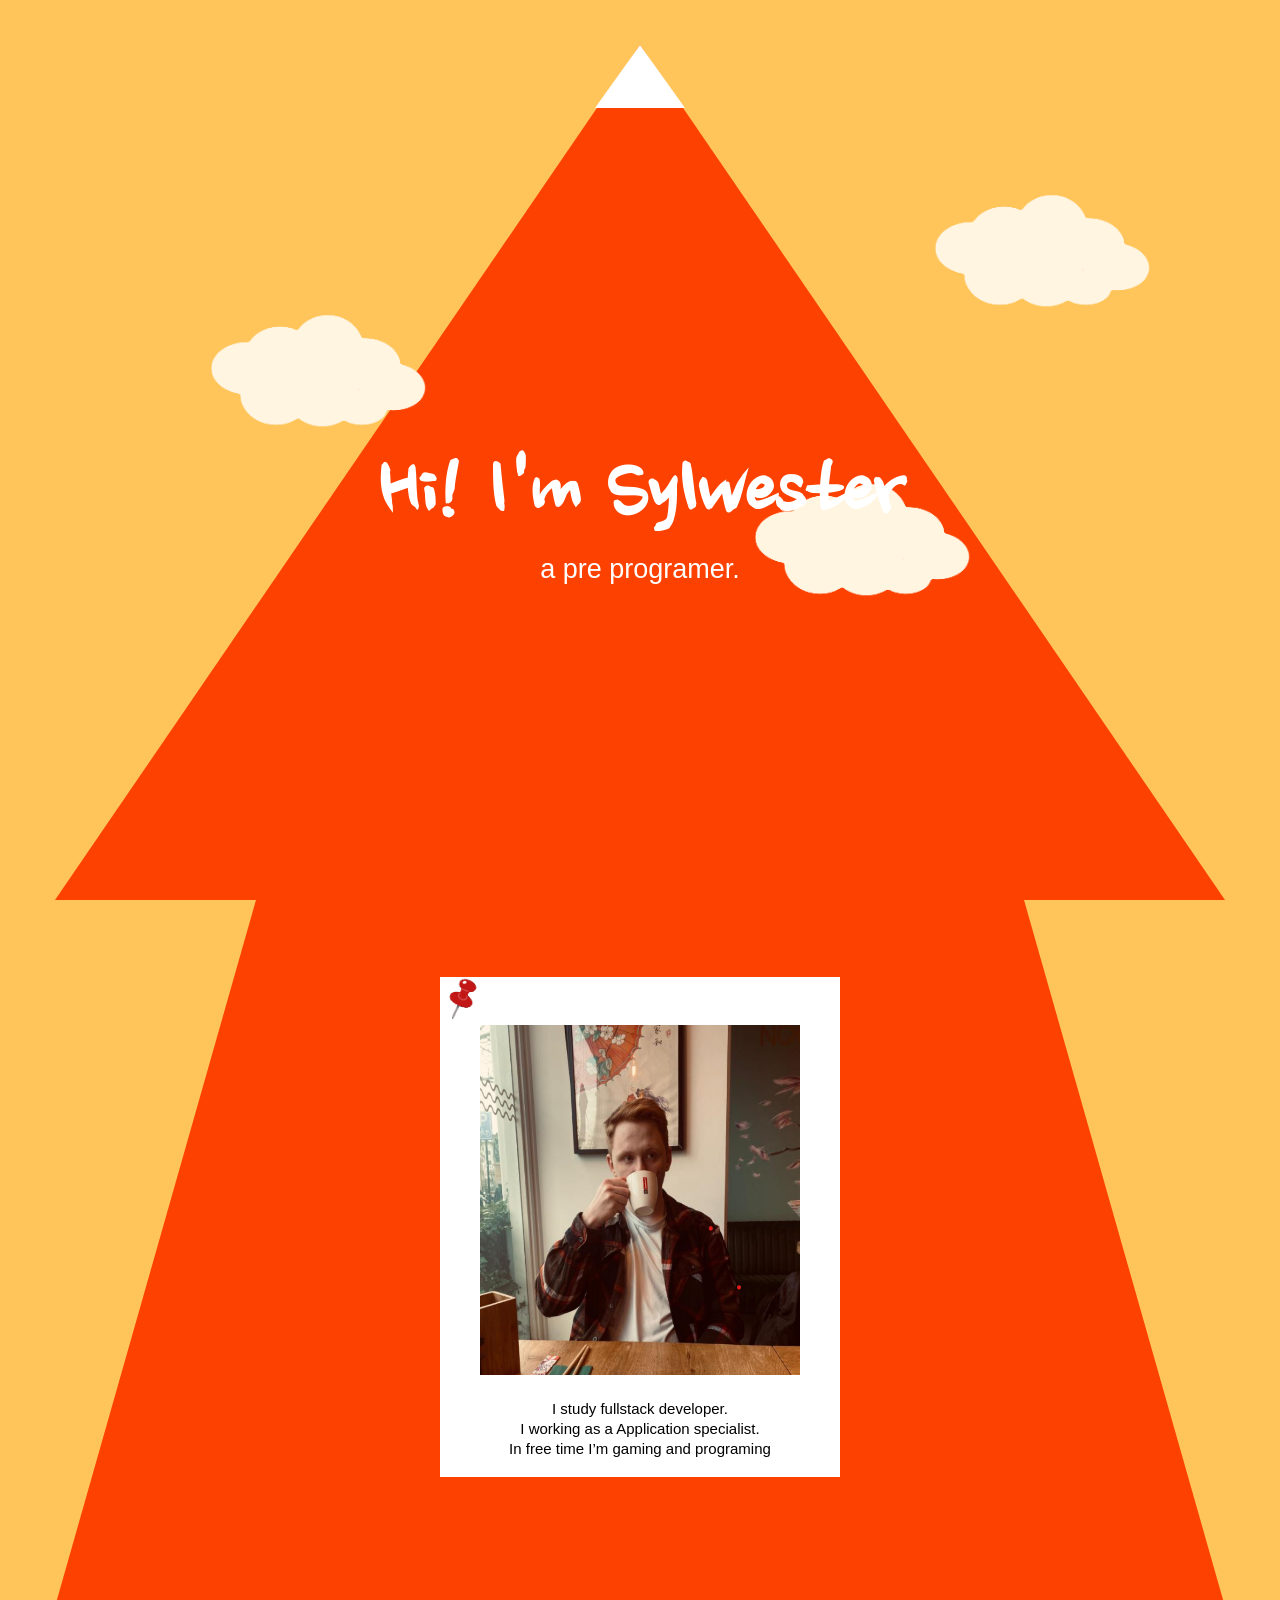
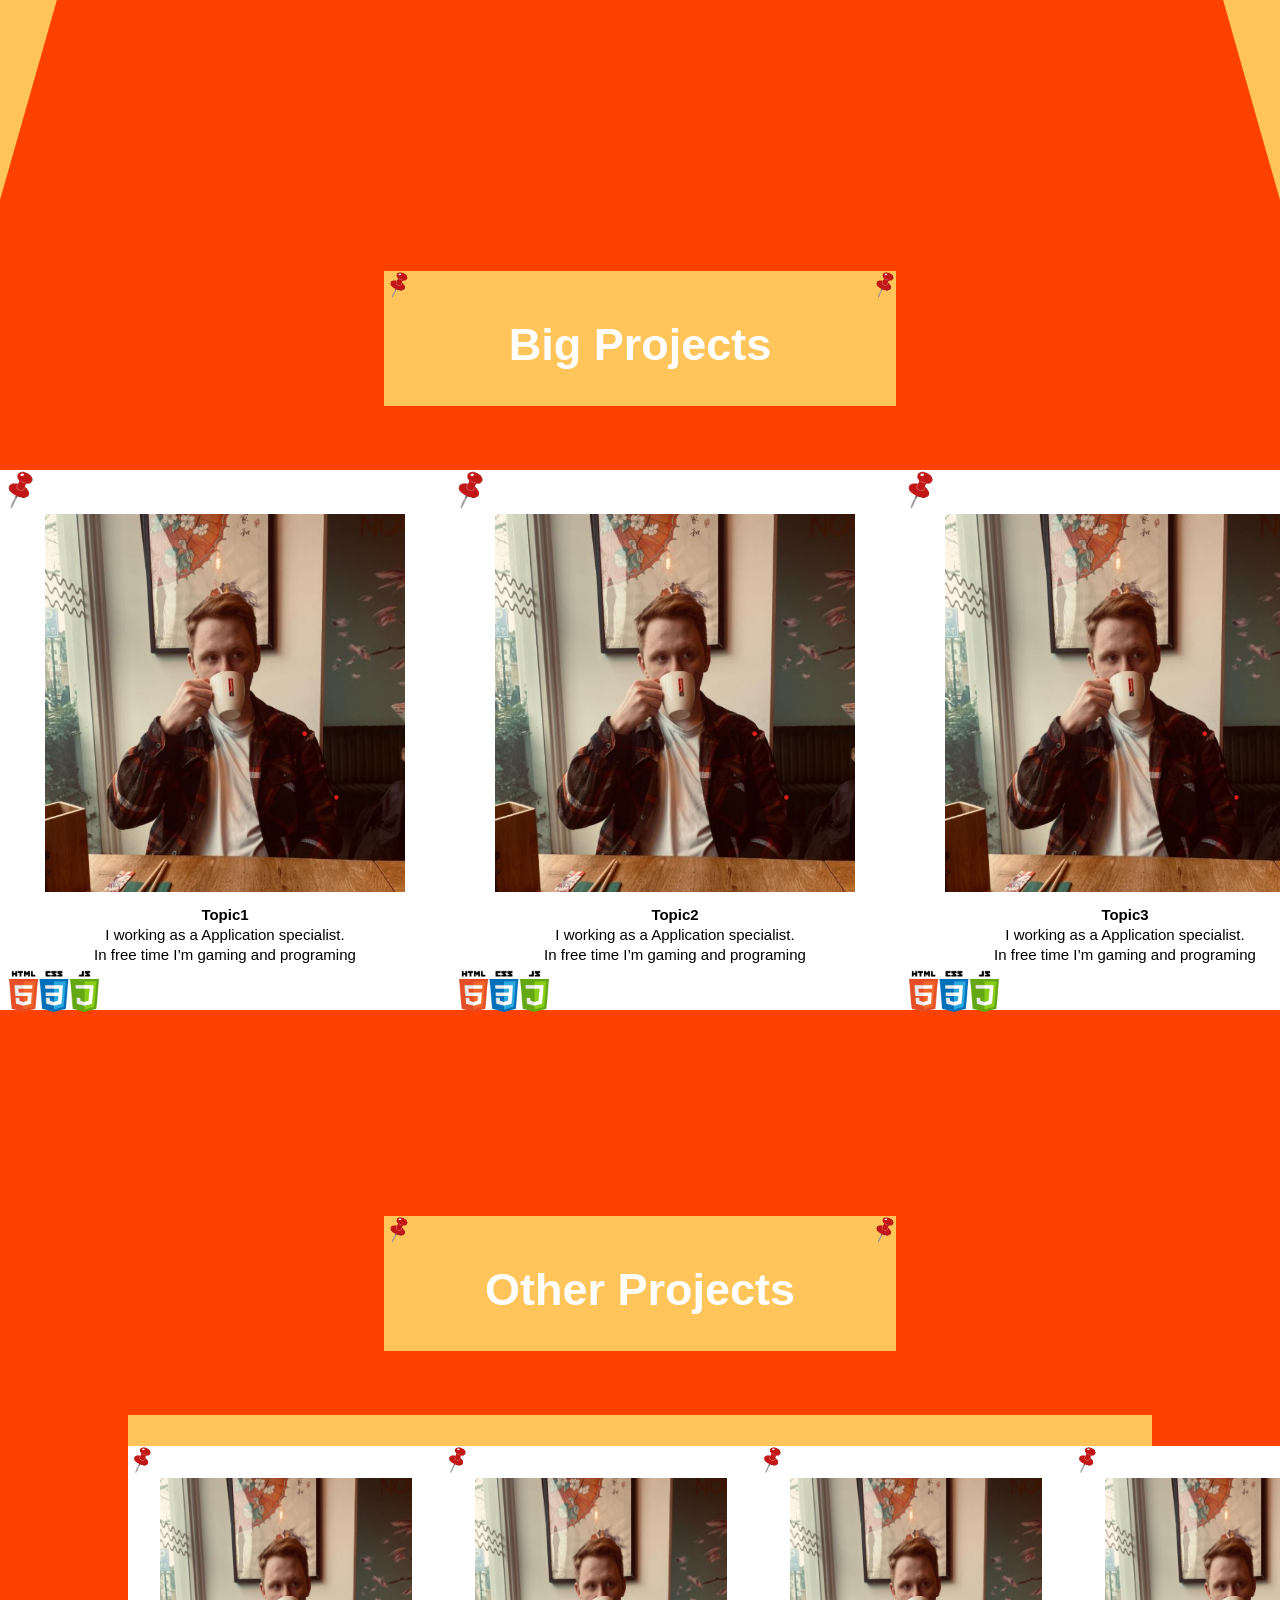
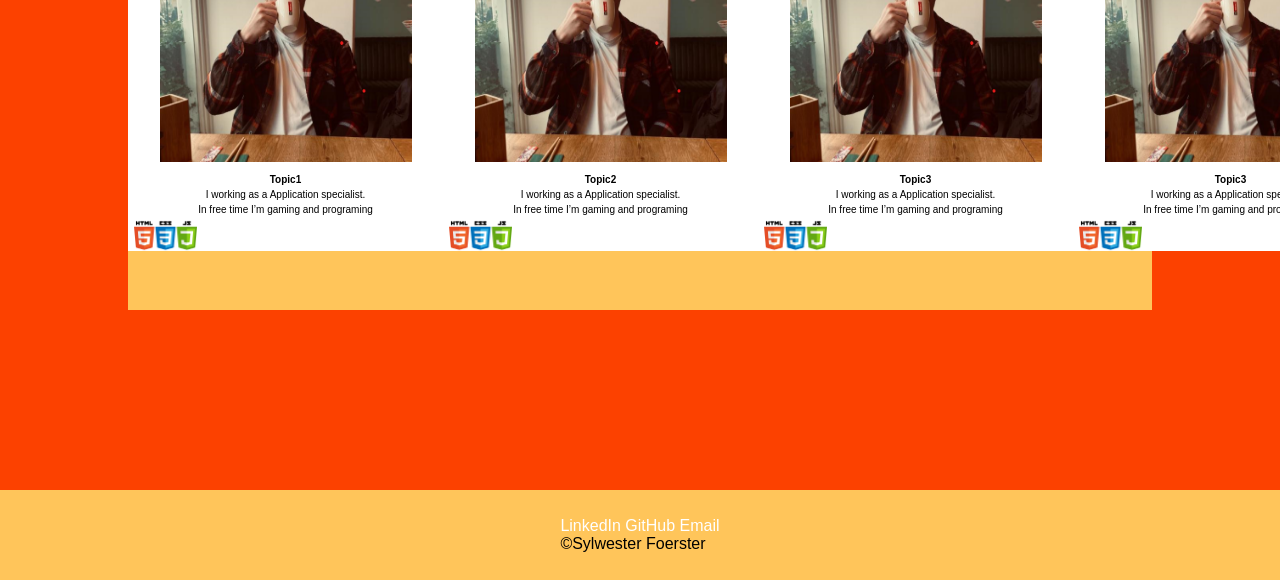
==== index.html @ 31f9c14a "Small update" ====
<!DOCTYPE html>
<html lang="en">
<head>
    <meta charset="UTF-8">
    <meta name="viewport" content="width=device-width, initial-scale=1.0">
    <link rel="stylesheet" href="Styles/style.css">
    <link rel="preconnect" href="https://fonts.googleapis.com">
    <link rel="preconnect" href="https://fonts.gstatic.com" crossorigin>
    <link href="https://fonts.googleapis.com/css2?family=Marck+Script&family=Nanum+Brush+Script&display=swap" rel="stylesheet">
    <title>Sylwester Foerster</title>
</head>
<body>
    <!-- Top Container -->
    <div class="top-container">
        <div class="cloud-container">
            <div class="cloud" id="cloud1"><img src="/Image/cloud.png" alt="Cloud 1"></div>
            <div class="cloud" id="cloud2"><img src="/Image/cloud.png" alt="Cloud 2"></div>
            <div class="cloud" id="cloud3"><img src="/Image/cloud.png" alt="Cloud 3"></div>
        </div>
        <div class="top-triangle">
            <div class="snow-container"></div>
            <div class="Header-Text">
                <h1>Hi! I'm Sylwester</h1>
                <h2 class="H2-Header">a pre programer.</h2>
            </div>
        </div>
    </div>

    <!-- Section About me -->
        <div class="About-container">
            <div class="Trapezoid">
                <div class="border-picture">
                    <img class="Pin" src="Image/pin.png" alt="Pin1">
                    <img class="Image-cartridge" src="Image/Me.png" alt="Me Picture">
                    <p>I study fullstack developer. <br>
                        I working as a Application specialist.<br>
                        In free time I’m gaming and programing</p>
                </div>
            </div>
        </div>

    <!-- Section Big projects -->
        <div class="Big-container">
            <div class="Title-container">
                <div class="div-pin">
                    <img class="Pin" src="Image/pin.png" alt="Pin2">
                    <img class="Pin" src="Image/pin.png" alt="Pin3">
                </div>
                <div class="Title">
                    <p>Big Projects</p>
                </div>
            </div>
            <div class="Grid-projects">
                    <div class="border-bigprojects">
                        <img class="Pin" src="Image/pin.png" alt="Pin1">
                        <img class="Image-projects" src="Image/Me.png" alt="Me Picture">
                        <p><b>Topic1</b> <br>
                            I working as a Application specialist.<br>
                            In free time I’m gaming and programing</p>
                        <img class="Badge" src="Image/htmlcssjs.png" alt="htmlcssjs">
                    </div>

                    <div class="border-bigprojects">
                        <img class="Pin" src="Image/pin.png" alt="Pin1">
                        <img class="Image-projects" src="Image/Me.png" alt="Me Picture">
                        <p><b>Topic2</b> <br>
                            I working as a Application specialist.<br>
                            In free time I’m gaming and programing</p>
                        <img class="Badge" src="Image/htmlcssjs.png" alt="htmlcssjs">
                    </div>

                    <div class="border-bigprojects">
                        <img class="Pin" src="Image/pin.png" alt="Pin1">
                        <img class="Image-projects" src="Image/Me.png" alt="Me Picture">
                        <p><b>Topic3</b> <br>
                            I working as a Application specialist.<br>
                            In free time I’m gaming and programing</p>
                        <img class="Badge" src="Image/htmlcssjs.png" alt="htmlcssjs">
                    </div>

            </div>
        </div>

    <!-- Section other projects -->
    <div class="Other-container">
        <div class="Title-container">
            <div class="div-pin">
                <img class="Pin" src="Image/pin.png" alt="Pin2">
                <img class="Pin" src="Image/pin.png" alt="Pin3">
            </div>
            <div class="Title">
                <p>Other Projects</p>
            </div>
        </div>
        <div class="Grid-other-projects">
                <div class="border-otherprojects">
                    <img class="Pin" src="Image/pin.png" alt="Pin1">
                    <img class="Image-projects" src="Image/Me.png" alt="Me Picture">
                    <p><b>Topic1</b> <br>
                        I working as a Application specialist.<br>
                        In free time I’m gaming and programing</p>
                    <img class="Badge" src="Image/htmlcssjs.png" alt="htmlcssjs">
                </div>

                <div class="border-otherprojects">
                    <img class="Pin" src="Image/pin.png" alt="Pin1">
                    <img class="Image-projects" src="Image/Me.png" alt="Me Picture">
                    <p><b>Topic2</b> <br>
                        I working as a Application specialist.<br>
                        In free time I’m gaming and programing</p>
                    <img class="Badge" src="Image/htmlcssjs.png" alt="htmlcssjs">
                </div>

                <div class="border-otherprojects">
                    <img class="Pin" src="Image/pin.png" alt="Pin1">
                    <img class="Image-projects" src="Image/Me.png" alt="Me Picture">
                    <p><b>Topic3</b> <br>
                        I working as a Application specialist.<br>
                        In free time I’m gaming and programing</p>
                    <img class="Badge" src="Image/htmlcssjs.png" alt="htmlcssjs">
                </div>

                <div class="border-otherprojects">
                    <img class="Pin" src="Image/pin.png" alt="Pin1">
                    <img class="Image-projects" src="Image/Me.png" alt="Me Picture">
                    <p><b>Topic3</b> <br>
                        I working as a Application specialist.<br>
                        In free time I’m gaming and programing</p>
                    <img class="Badge" src="Image/htmlcssjs.png" alt="htmlcssjs">
                </div>
        </div>
    </div>

    <!-- Section footer -->
        <div class="container-footer">
            <footer>
                <ul>
                    <li><a href="wp.pl">LinkedIn</a></li>
                    <li><a href="wp.pl">GitHub</a></li>
                    <li><a href="wp.pl">Email</a></li>
                </ul>
                <p>©Sylwester Foerster</p>
            </footer>
        </div>
</body>
</html>
---- Styles/style.css ----
* {
    padding: 0;
    margin: 0;
}

body {
    background-color: #FFC55A;
    font-family: Arial, Helvetica, sans-serif;
}

/* Top Container */

.top-container {
    height: 100vh;
    display: flex;
    justify-content: center;
    align-items: center;
}

.top-triangle{
	border-left: 65vh solid transparent;
	border-right: 65vh solid transparent;
	border-bottom: 95vh solid #FC4100;
    padding-top: 5vh;
}

.snow-container{
    position: absolute;
	border-left: 5vh solid transparent;
	border-right: 5vh solid transparent;
	border-bottom: 7vh solid white;
    left: 50%;
    transform: translateX(-50%);
}

.cloud-container {
    position: absolute;
    width: 100%;
    height: 200px;
    display: flex;
    justify-content: space-between;
}

.cloud {
    position: absolute;
    width: 20%;
}

#cloud1 {
    left: 200px;
    bottom: 80px;
}

#cloud2 {
    right: 100px;
    bottom: 200px;
}

#cloud3 {
    right: 280px;
    top: 100px
}

.cloud img {
    width: 100%;
}


.Header-Text {
    position: absolute;
    width: 50%;
    bottom: 35vh;
    left: 25vw;
    color: white;
    font-family: "Nanum Brush Script";
    font-size: 5vh;
    text-align: center;
}

.H2-Header{
    font-family: Arial, Helvetica, sans-serif;
    font-weight: lighter;
    font-size: 3vh;
}

/* Section About me */

.About-container{
    height: 100vh;
    display: flex;
}

.Trapezoid{
    border-bottom: 100vh solid #FC4100;;
    border-left: 20vw solid transparent;
    border-right: 20vw solid transparent;
    height: 0;
    width: 100vw;
}

.border-picture{
    height: 500px;
    width: 400px;
    background-color: white;
    margin: 10% auto auto auto;
}

.Image-cartridge{
    height: 70%;
    width: 80%;
    margin: 0 10% 5% 10%;
}

.border-picture p{
    margin: auto;
    width: 18em;
    font-size: 15px;
    font-family: Arial, Helvetica, sans-serif;
    text-align: center;
    line-height: 20px;
}

.border-picture .Pin{
    width: 10%;
}

/* Section Big Projects */

.Big-container{
    background-color: #FC4100;
    height: 100vh;
    padding-top: 5vh;
}

.Title-container {
    display: flex;
    flex-direction: column;
    background-color: rgb(255, 197, 90);
    height: 15vh;
    width: 40vw;
    margin: 2% auto 5% auto;
}

.div-pin{
    display: flex;
    justify-content: space-between;
}

img.Pin {
    width: 5%;
}

.Title{
    height: 50%;
    margin: auto;
    font-size: 5vh;
    font-weight: bold;
    color: white;
}

.Grid-projects{
    display: grid;
    grid-template-columns: repeat(3, 1fr);
    grid-template-rows: 1fr 1fr 1fr;
}

.border-bigprojects{
    height: 60vh;
    width: 50vh;
    background-color: white;
    margin: auto;
}

.border-bigprojects .Pin{
    width: 8%;
}

.border-bigprojects p{
    margin: auto;
    width: 20em;
    font-size: 15px;
    font-family: Arial, Helvetica, sans-serif;
    text-align: center;
    line-height: 20px;
}

.Image-projects{
    height: 70%;
    width: 80%;
    margin: 0 10% 2% 10%;
}

.Badge{
    width: 20%;
    margin-left: 2%;
}

/* Section other projects */

.Other-container{
    background-color: #FC4100;
    height: 100vh;
    padding-top: 5vh;
}

.Grid-other-projects{
    display: grid;
    grid-template-columns: repeat(4, 2fr);
    grid-template-rows: 1fr 1fr 1fr 1fr;
    background-color: #FFC55A;
    margin: auto 10%;
    height: 55%;
}

.border-otherprojects{
    height: 45vh;
    width: 35vh;
    background-color: white;
    margin: 10% auto auto auto;
}

.border-otherprojects .Pin{
    width: 8%;
}

.border-otherprojects p{
    margin: auto;
    width: 20em;
    font-size: 10px;
    font-family: Arial, Helvetica, sans-serif;
    text-align: center;
    line-height: 15px;
}

/* Section Footer */

.container-footer {
    background-color:#FFC55A;
    display: flex;
    justify-content: center;
    align-items: center;
    height: 10vh;
}

li{
    display: inline;
    list-style: none;
    line-height: ;
}

a{
    text-decoration: none;
    color: white;
    font-family: Arial, Helvetica, sans-serif;
}
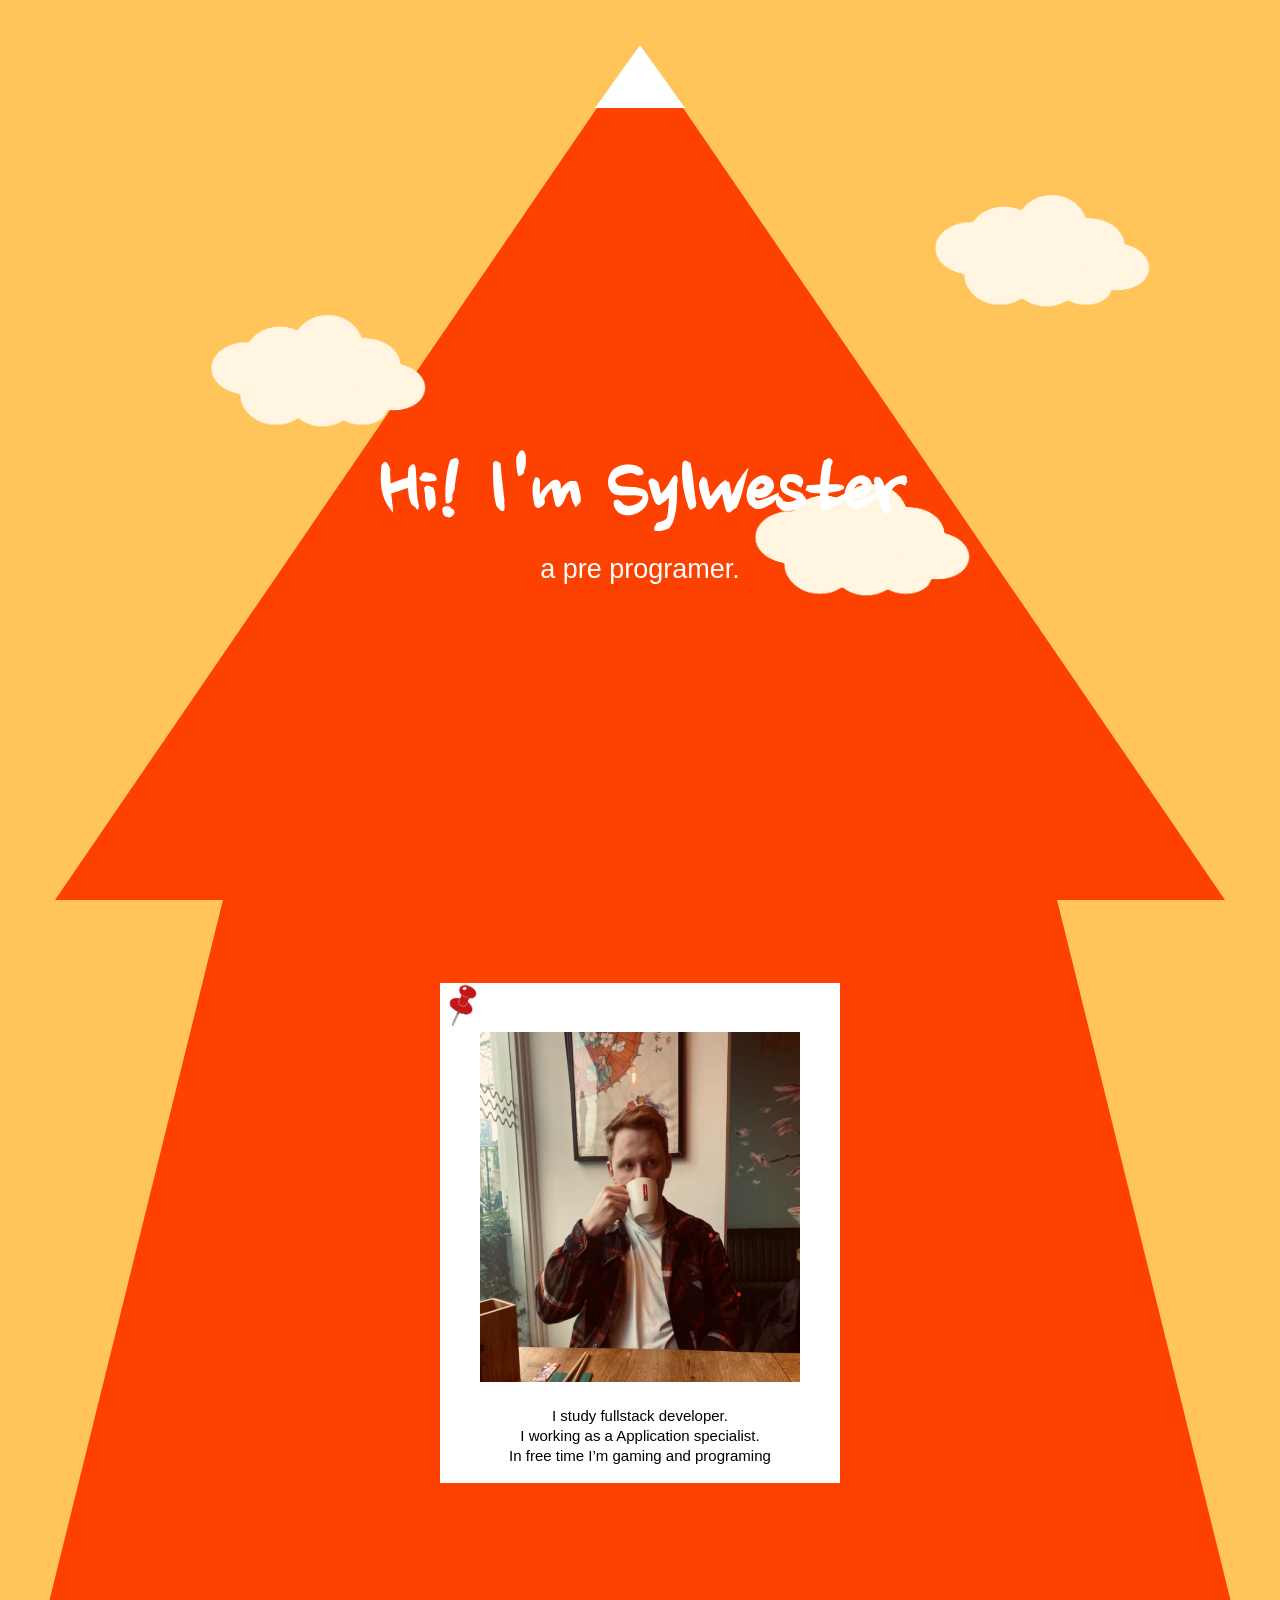
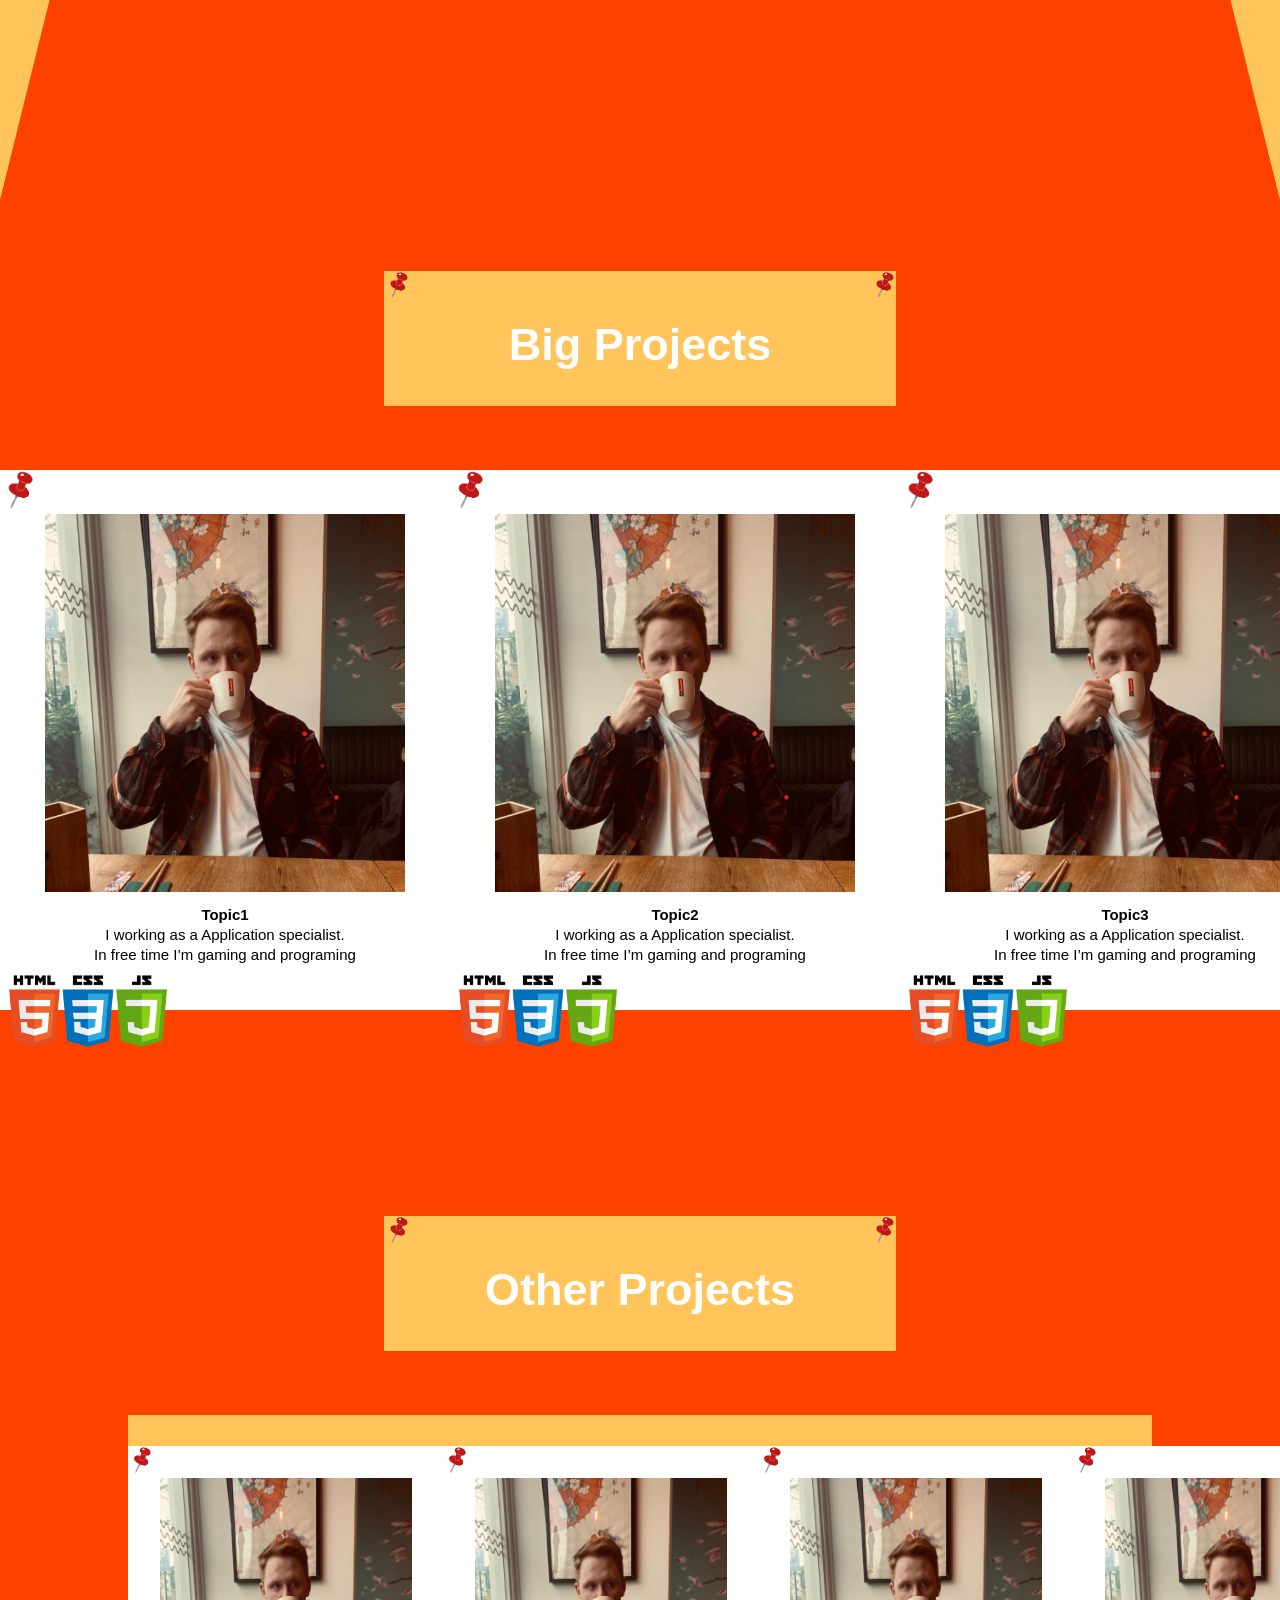
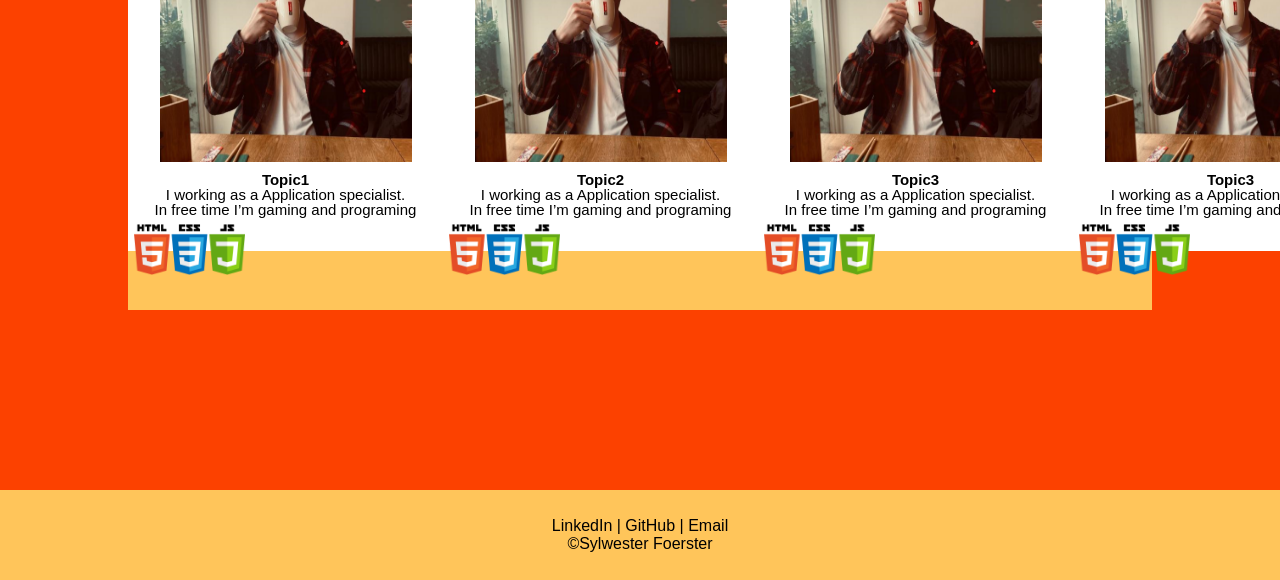
==== commit b1536f15: "Fisnih version 1800px" ====
--- a/index.html
+++ b/index.html
@@ -3,7 +3,7 @@
 <head>
     <meta charset="UTF-8">
     <meta name="viewport" content="width=device-width, initial-scale=1.0">
-    <link rel="stylesheet" href="Styles/style.css">
+    <link rel="stylesheet" href="/Styles/style.css">
     <link rel="preconnect" href="https://fonts.googleapis.com">
     <link rel="preconnect" href="https://fonts.gstatic.com" crossorigin>
     <link href="https://fonts.googleapis.com/css2?family=Marck+Script&family=Nanum+Brush+Script&display=swap" rel="stylesheet">
@@ -13,9 +13,9 @@
     <!-- Top Container -->
     <div class="top-container">
         <div class="cloud-container">
-            <div class="cloud" id="cloud1"><img src="/Image/cloud.png" alt="Cloud 1"></div>
-            <div class="cloud" id="cloud2"><img src="/Image/cloud.png" alt="Cloud 2"></div>
-            <div class="cloud" id="cloud3"><img src="/Image/cloud.png" alt="Cloud 3"></div>
+            <div class="cloud" id="cloud1"><img src="Image/cloud.png" alt="Cloud 1"></div>
+            <div class="cloud" id="cloud2"><img src="Image/cloud.png" alt="Cloud 2"></div>
+            <div class="cloud" id="cloud3"><img src="Image/cloud.png" alt="Cloud 3"></div>
         </div>
         <div class="top-triangle">
             <div class="snow-container"></div>
@@ -135,9 +135,9 @@
         <div class="container-footer">
             <footer>
                 <ul>
-                    <li><a href="wp.pl">LinkedIn</a></li>
-                    <li><a href="wp.pl">GitHub</a></li>
-                    <li><a href="wp.pl">Email</a></li>
+                    <li><a href="https://www.linkedin.com/in/sylwester-foerster-6a6091225/">LinkedIn |</a></li>
+                    <li><a href="https://github.com/For3stu">GitHub |</a></li>
+                    <li><a href="sylwesterfoerster@gmail.com">Email</a></li>
                 </ul>
                 <p>©Sylwester Foerster</p>
             </footer>
--- a/Styles/style.css
+++ b/Styles/style.css
@@ -92,10 +92,10 @@
 
 .Trapezoid{
     border-bottom: 100vh solid #FC4100;;
-    border-left: 20vw solid transparent;
-    border-right: 20vw solid transparent;
+    border-left: 17.45vw solid transparent;
+    border-right: 17.45vw solid transparent;
     height: 0;
-    width: 100vw;
+    width: 100%;
 }
 
 .border-picture{
@@ -191,7 +191,7 @@
 }
 
 .Badge{
-    width: 20%;
+    width: 35%;
     margin-left: 2%;
 }
 
@@ -226,7 +226,7 @@
 .border-otherprojects p{
     margin: auto;
     width: 20em;
-    font-size: 10px;
+    font-size: 15px;
     font-family: Arial, Helvetica, sans-serif;
     text-align: center;
     line-height: 15px;
@@ -239,17 +239,24 @@
     display: flex;
     justify-content: center;
     align-items: center;
+    text-align: center;
     height: 10vh;
 }
 
 li{
     display: inline;
     list-style: none;
-    line-height: ;
-}
+}
+
 
 a{
     text-decoration: none;
-    color: white;
-    font-family: Arial, Helvetica, sans-serif;
+    color: black;
+    font-family: Arial, Helvetica, sans-serif;
+}
+
+
+
+footer a:hover{
+    color: blue;
 }
